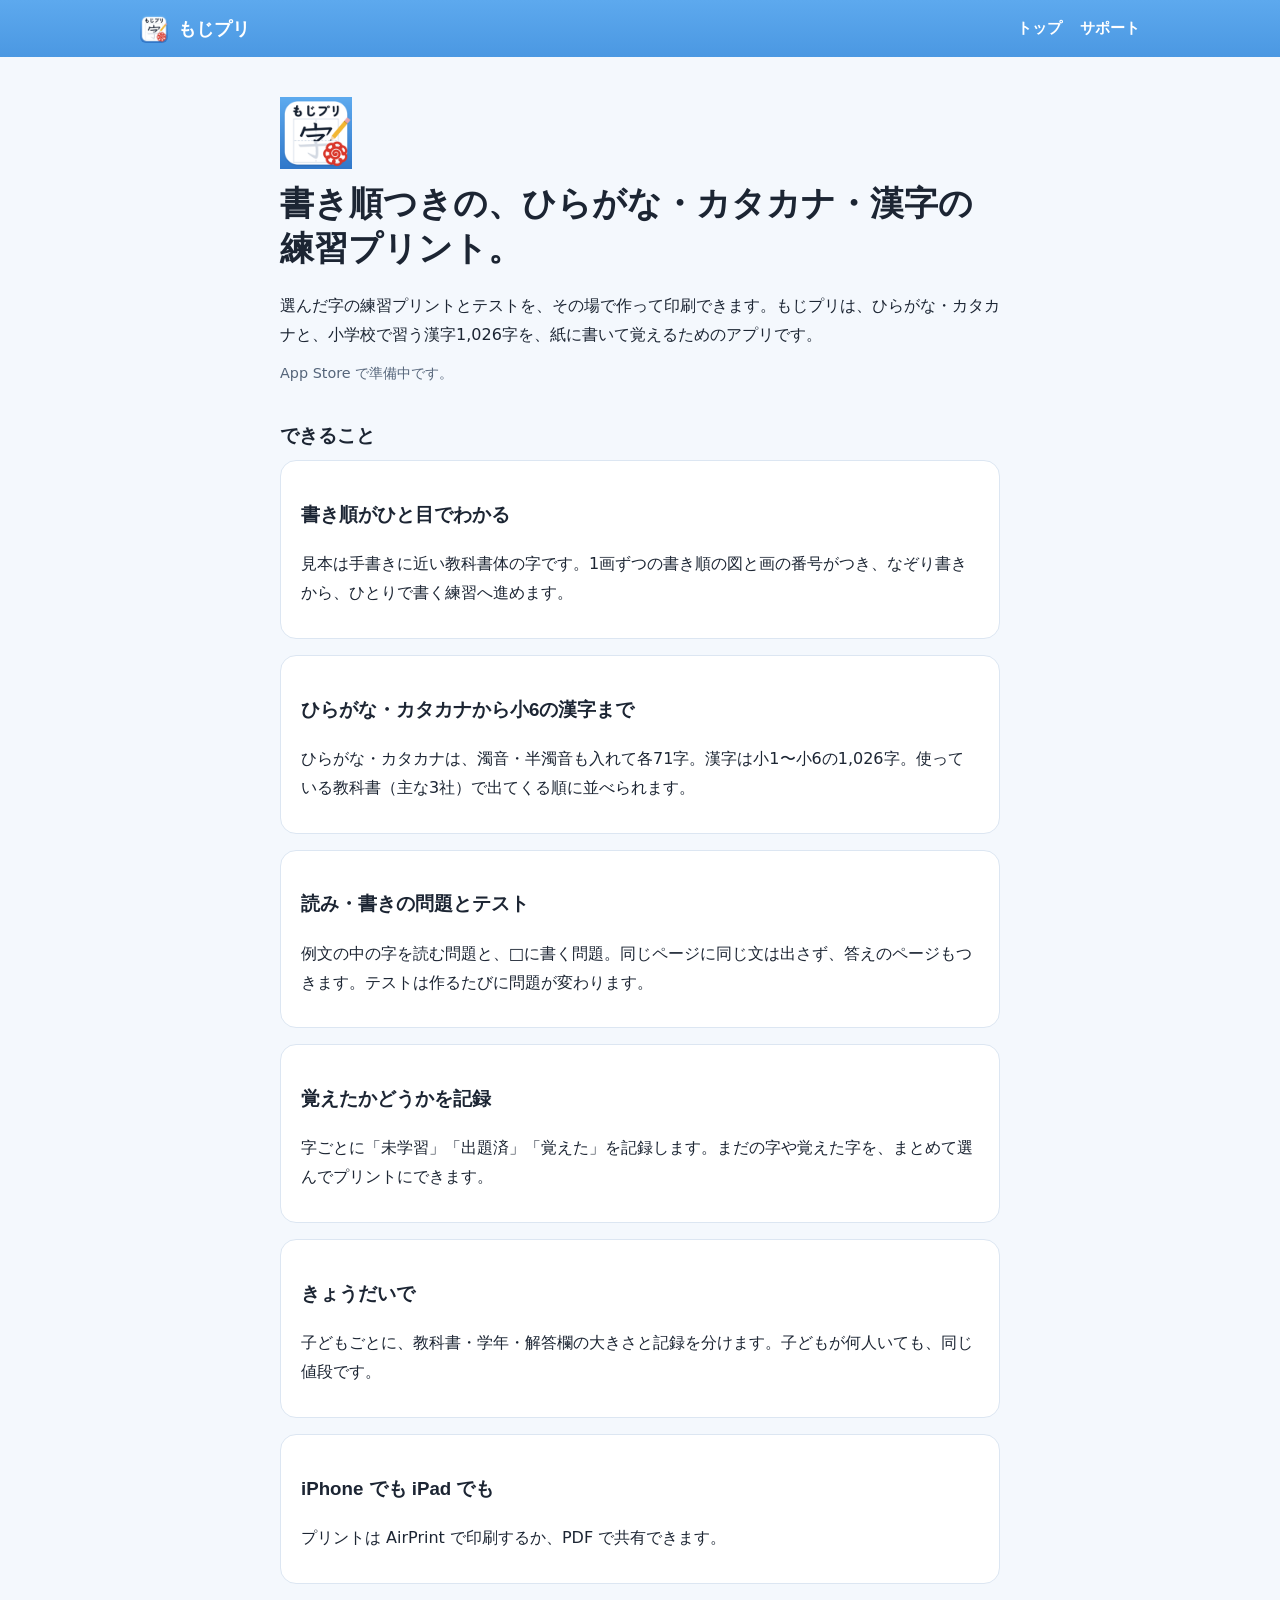
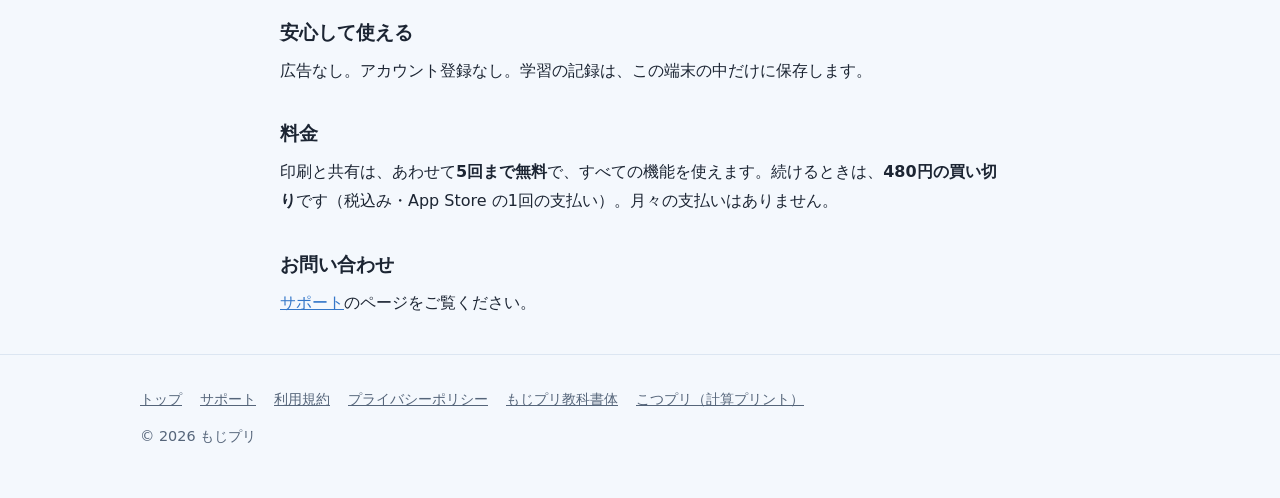
==== mojipuri/index.html @ ba57e46a "Add files via upload" ====
<!doctype html>
<html lang="ja">
<head>
<meta charset="utf-8">
<meta name="viewport" content="width=device-width, initial-scale=1">
<title>もじプリ</title>
<meta name="description" content="ひらがな・カタカナと小1〜小6の漢字1,026字の、書き順つき練習プリントとテストを作るアプリ「もじプリ」。">
<link rel="canonical" href="https://kotsupuri.github.io/mojipuri/">
<link rel="icon" href="images/icon-64.png" type="image/png">
<link rel="apple-touch-icon" href="images/icon-180.png">
<meta property="og:type" content="website">
<meta property="og:site_name" content="もじプリ">
<meta property="og:title" content="もじプリ">
<meta property="og:image" content="https://kotsupuri.github.io/mojipuri/images/icon-512.png">
<link rel="stylesheet" href="style.css">
</head>
<body>
<header class="topbar"><div class="wrap bar"><a class="brand" href="./"><img src="images/icon-64.png" alt="" width="28" height="28">もじプリ</a><nav><a href="./">トップ</a><a href="support.html">サポート</a></nav></div></header>
<main class="wrap narrow page">
  <h1><img src="images/icon-180.png" alt="もじプリのアイコン" width="72" height="72" style="display:block;margin-bottom:12px"><span>書き順つきの、</span><span>ひらがな・カタカナ・漢字の</span><span>練習プリント。</span></h1>
  <p>選んだ字の練習プリントとテストを、その場で作って印刷できます。もじプリは、ひらがな・カタカナと、小学校で習う漢字1,026字を、紙に書いて覚えるためのアプリです。</p>
  <p class="note">App Store で準備中です。</p>

  <h2>できること</h2>
  <div class="card"><h3>書き順がひと目でわかる</h3><p>見本は手書きに近い教科書体の字です。1画ずつの書き順の図と画の番号がつき、なぞり書きから、ひとりで書く練習へ進めます。</p></div>
  <div class="card"><h3>ひらがな・カタカナから小6の漢字まで</h3><p>ひらがな・カタカナは、濁音・半濁音も入れて各71字。漢字は小1〜小6の1,026字。使っている教科書（主な3社）で出てくる順に並べられます。</p></div>
  <div class="card"><h3>読み・書きの問題とテスト</h3><p>例文の中の字を読む問題と、□に書く問題。同じページに同じ文は出さず、答えのページもつきます。テストは作るたびに問題が変わります。</p></div>
  <div class="card"><h3>覚えたかどうかを記録</h3><p>字ごとに「未学習」「出題済」「覚えた」を記録します。まだの字や覚えた字を、まとめて選んでプリントにできます。</p></div>
  <div class="card"><h3>きょうだいで</h3><p>子どもごとに、教科書・学年・解答欄の大きさと記録を分けます。子どもが何人いても、同じ値段です。</p></div>
  <div class="card"><h3>iPhone でも iPad でも</h3><p>プリントは AirPrint で印刷するか、PDF で共有できます。</p></div>

  <h2>安心して使える</h2>
  <p>広告なし。アカウント登録なし。学習の記録は、この端末の中だけに保存します。</p>

  <h2>料金</h2>
  <p>印刷と共有は、あわせて<strong>5回まで無料</strong>で、すべての機能を使えます。続けるときは、<strong>480円の買い切り</strong>です（税込み・App Store の1回の支払い）。月々の支払いはありません。</p>

  <h2>お問い合わせ</h2>
  <p><a href="support.html">サポート</a>のページをご覧ください。</p>
</main>
<footer class="footer"><div class="wrap"><nav><a href="./">トップ</a><a href="support.html">サポート</a><a href="terms.html">利用規約</a><a href="privacy.html">プライバシーポリシー</a><a href="font.html">もじプリ教科書体</a><a href="../">こつプリ（計算プリント）</a></nav><p>© 2026 もじプリ</p></div></footer>
</body>
</html>
---- mojipuri/style.css ----
/* こつプリの公式サイト。色はブランドブックと同じ（空・紙・赤ペン・墨）。
   外の文字（Web フォント）や外のサービスは読み込まない（見た人の情報を、ほかのサービスに送らないため）。
   見出しは丸ゴシック（iPhone・Mac のヒラギノ丸ゴ）、本文は角ゴシック。 */
:root {
  --sky-top: #5DA9EE;
  --sky-bottom: #3477C9;
  --sky-deep: #245FA8;
  --paper: #FFFFFF;
  --ink: #1C2533;
  --muted: #55657A;
  --line: #DCE6F2;
  --pen: #D93A2F;
  --done: #2E9D62;
  --bg: #F4F8FD;
  --tint: #E8F1FB;
  --round: "Hiragino Maru Gothic ProN", "Hiragino Maru Gothic Pro", "Zen Maru Gothic", "M PLUS Rounded 1c", "Hiragino Sans", sans-serif;
  --body: "Hiragino Sans", "Hiragino Kaku Gothic ProN", "Yu Gothic", "Noto Sans JP", system-ui, sans-serif;
  color-scheme: light;
}
@media (prefers-color-scheme: dark) {
  :root {
    --paper: #18212E; --ink: #E7EEF7; --muted: #A3B2C5; --line: #2A3747;
    --bg: #0F1620; --tint: #142133; --done: #6FD39C; --pen: #F0645A;
    color-scheme: dark;
  }
}
* { box-sizing: border-box; }
html { scroll-behavior: smooth; }
@media (prefers-reduced-motion: reduce) { html { scroll-behavior: auto; } }
body {
  margin: 0;
  background: var(--bg);
  color: var(--ink);
  font-family: var(--body);
  line-height: 1.8;
  -webkit-text-size-adjust: 100%;
}
img { max-width: 100%; height: auto; }
a { color: var(--sky-bottom); }
@media (prefers-color-scheme: dark) { a { color: var(--sky-top); } }
a:focus-visible, summary:focus-visible { outline: 3px solid var(--sky-top); outline-offset: 2px; border-radius: 4px; }
.wrap {
  max-width: 1040px;
  margin: 0 auto;
  padding-left: max(20px, env(safe-area-inset-left));
  padding-right: max(20px, env(safe-area-inset-right));
}
.narrow { max-width: 760px; }
h1, h2, h3, .brand { font-family: var(--round); text-wrap: balance; }
/* 見出しは、意味のまとまり（span）の途中で折り返さない */
h1 > span, h2 > span, .price-free > span { display: inline-block; }

/* 上の帯 */
.topbar { background: var(--sky-top); background: linear-gradient(180deg, var(--sky-top), #4B98E2); color: #fff; }
.topbar.on-hero { background: transparent; position: absolute; inset: 0 0 auto; z-index: 2; }
.bar { display: flex; align-items: center; justify-content: space-between; gap: 12px; padding-block: 12px; }
.brand { display: inline-flex; align-items: center; gap: 10px; color: #fff; font-weight: 700; font-size: 1.15rem; text-decoration: none; }
.brand img { border-radius: 22%; }
.topbar nav, .footer nav { display: flex; flex-wrap: wrap; gap: 4px 18px; }
.topbar nav a { color: #fff; text-decoration: none; font-weight: 600; font-size: .95rem; }
.topbar nav a:hover { text-decoration: underline; }

/* いちばん上 */
.hero {
  position: relative;
  color: #fff;
  background: linear-gradient(180deg, var(--sky-top) 0%, var(--sky-bottom) 100%);
  overflow: hidden;
}
.hero-grid {
  display: grid;
  grid-template-columns: minmax(0, 1.1fr) minmax(0, .9fr);
  gap: 32px;
  align-items: center;
  padding-block: 96px 0;
}
.hero-copy { padding-bottom: 64px; }
.app-name { display: flex; align-items: center; gap: 16px; margin: 0 0 18px; }
.app-name img { width: 72px; height: 72px; border-radius: 22%; box-shadow: 0 8px 24px rgba(16, 48, 92, .25); }
.app-name span { font-family: var(--round); font-size: 1.25rem; font-weight: 700; }
.hero h1 { font-size: clamp(2rem, 5.2vw, 3.2rem); line-height: 1.3; margin: 0 0 16px; letter-spacing: .02em; }
.hero .lead { font-size: 1.1rem; margin: 0 0 28px; max-width: 30em; }
.badge {
  display: inline-flex; align-items: center; gap: 10px;
  background: #fff; color: var(--sky-deep);
  border-radius: 999px; padding: 12px 22px;
  font-weight: 700; font-family: var(--round); text-decoration: none;
  box-shadow: 0 6px 18px rgba(16, 48, 92, .2);
}
.badge small { font-weight: 600; color: var(--muted); font-family: var(--body); }
.hero-note { margin: 14px 0 0; font-size: .9rem; opacity: .95; }
.hero-phone { align-self: end; display: flex; justify-content: center; }
.phone {
  width: min(320px, 100%);
  border-radius: 36px 36px 0 0;
  border: 10px solid #10223B; border-bottom: 0;
  background: #10223B;
  overflow: hidden;
  box-shadow: 0 20px 60px rgba(16, 48, 92, .35);
}
.phone img { display: block; width: 100%; border-radius: 26px 26px 0 0; }

/* 区切りの見出し */
section { padding-block: 72px; }
section.alt { background: var(--tint); }
.eyebrow { font-family: var(--round); color: var(--pen); font-weight: 700; letter-spacing: .08em; font-size: .9rem; margin: 0 0 6px; }
h2 { font-size: clamp(1.5rem, 3.4vw, 2rem); line-height: 1.4; margin: 0 0 12px; }
.section-lead { color: var(--muted); margin: 0 0 36px; max-width: 40em; }

/* 1日の流れ */
.flow { list-style: none; margin: 0; padding: 0; display: grid; grid-template-columns: repeat(5, minmax(0, 1fr)); gap: 18px; counter-reset: step; }
.flow li { counter-increment: step; display: grid; gap: 10px; align-content: start; }
.flow figure { margin: 0; border-radius: 16px; overflow: hidden; border: 1px solid var(--line); background: var(--paper); aspect-ratio: 3 / 5; }
.flow figure img { display: block; width: 100%; height: 100%; object-fit: cover; object-position: top; }
.flow h3 { font-size: 1.05rem; margin: 0; display: flex; align-items: baseline; gap: 8px; }
.flow h3::before {
  content: counter(step);
  display: inline-grid; place-items: center;
  width: 1.7em; height: 1.7em; flex: none;
  border-radius: 50%; background: var(--sky-bottom); color: #fff; font-size: .85rem;
}
.flow p { margin: 0; color: var(--muted); font-size: .92rem; }

/* できること */
.features { display: grid; grid-template-columns: repeat(2, minmax(0, 1fr)); gap: 16px; }
.feature { background: var(--paper); border: 1px solid var(--line); border-radius: 18px; padding: 22px 24px; }
.feature h3 { font-size: 1.12rem; margin: 0 0 6px; display: flex; gap: 10px; align-items: baseline; }
.feature h3 .mark { color: var(--pen); font-size: 1.2rem; line-height: 1; }
.feature p { margin: 0; color: var(--muted); }

/* 約束 */
.promises { display: grid; grid-template-columns: repeat(3, minmax(0, 1fr)); gap: 16px; }
.promise { border-top: 3px solid var(--sky-bottom); padding-top: 14px; }
.promise h3 { font-size: 1.1rem; margin: 0 0 6px; }
.promise p { margin: 0; color: var(--muted); }

/* 料金 */
.price {
  display: grid; grid-template-columns: minmax(0, 1fr) minmax(0, 1fr); gap: 24px; align-items: center;
  background: var(--paper); border: 1px solid var(--line); border-radius: 22px; padding: 32px;
}
.price-free { font-family: var(--round); font-size: 1.5rem; font-weight: 700; margin: 0 0 8px; }
.price-free strong { color: var(--pen); font-size: 2rem; }
.price ul { margin: 0; padding-left: 1.2em; color: var(--muted); }
.plans { display: grid; gap: 12px; }
.plan { display: flex; flex-wrap: wrap; justify-content: space-between; align-items: baseline; gap: 4px 12px; border: 1px solid var(--line); border-radius: 14px; padding: 14px 18px; }
.plan b { font-family: var(--round); font-size: 1.05rem; }
.plan .amount { font-size: 1.5rem; font-weight: 700; font-variant-numeric: tabular-nums; white-space: nowrap; }
.plan .amount small { font-size: .85rem; color: var(--muted); font-weight: 600; }
.plan.best { border-color: var(--sky-bottom); }
.plan .tag { white-space: nowrap; display: inline-block; vertical-align: middle; font-size: .75rem; color: #fff; background: var(--sky-bottom); border-radius: 999px; padding: 2px 10px; margin-left: 6px; font-weight: 700; }

/* 下の呼びかけ */
.cta { text-align: center; color: #fff; background: linear-gradient(180deg, var(--sky-top), var(--sky-bottom)); }
.cta h2 { margin-bottom: 18px; }
.cta p { margin: 0 0 24px; }

/* サポート・規約 */
main.page { padding-block: 40px 24px; }
main.page h1 { font-size: clamp(1.6rem, 4vw, 2.1rem); line-height: 1.35; margin: 0 0 20px; }
main.page h2 { font-size: 1.2rem; margin: 36px 0 10px; }
.doc p, .doc li { overflow-wrap: anywhere; }
p, ul, ol { margin: 0 0 12px; }
ul, ol { padding-left: 1.3em; }
.card { background: var(--paper); border: 1px solid var(--line); border-radius: 16px; padding: 18px 20px; margin: 0 0 16px; }
.contact { font-size: 1.2rem; font-weight: 700; word-break: break-all; }
.note { color: var(--muted); font-size: .9rem; }
details { border-top: 1px solid var(--line); padding: 12px 0; }
details:last-of-type { border-bottom: 1px solid var(--line); }
summary { cursor: pointer; font-weight: 700; }
summary::marker { color: var(--pen); }
details p, details ol { margin: 8px 0 0; }

/* いちばん下 */
.footer { padding-block: 32px 48px; color: var(--muted); font-size: .9rem; border-top: 1px solid var(--line); }
.footer nav a { color: var(--muted); }
.footer p { margin: 12px 0 0; }

/* スマホの幅 */
@media (max-width: 860px) {
  .flow { grid-template-columns: repeat(5, minmax(150px, 1fr)); overflow-x: auto; scroll-snap-type: x mandatory; padding-bottom: 8px; }
  .flow li { scroll-snap-align: start; }
}
@media (max-width: 760px) {
  .hero-grid { grid-template-columns: 1fr; padding-block: 80px 0; gap: 8px; }
  .hero-copy { padding-bottom: 24px; }
  .phone { width: min(260px, 80%); }
  section { padding-block: 52px; }
  .features, .promises, .price { grid-template-columns: 1fr; }
  .price { padding: 22px; }
}
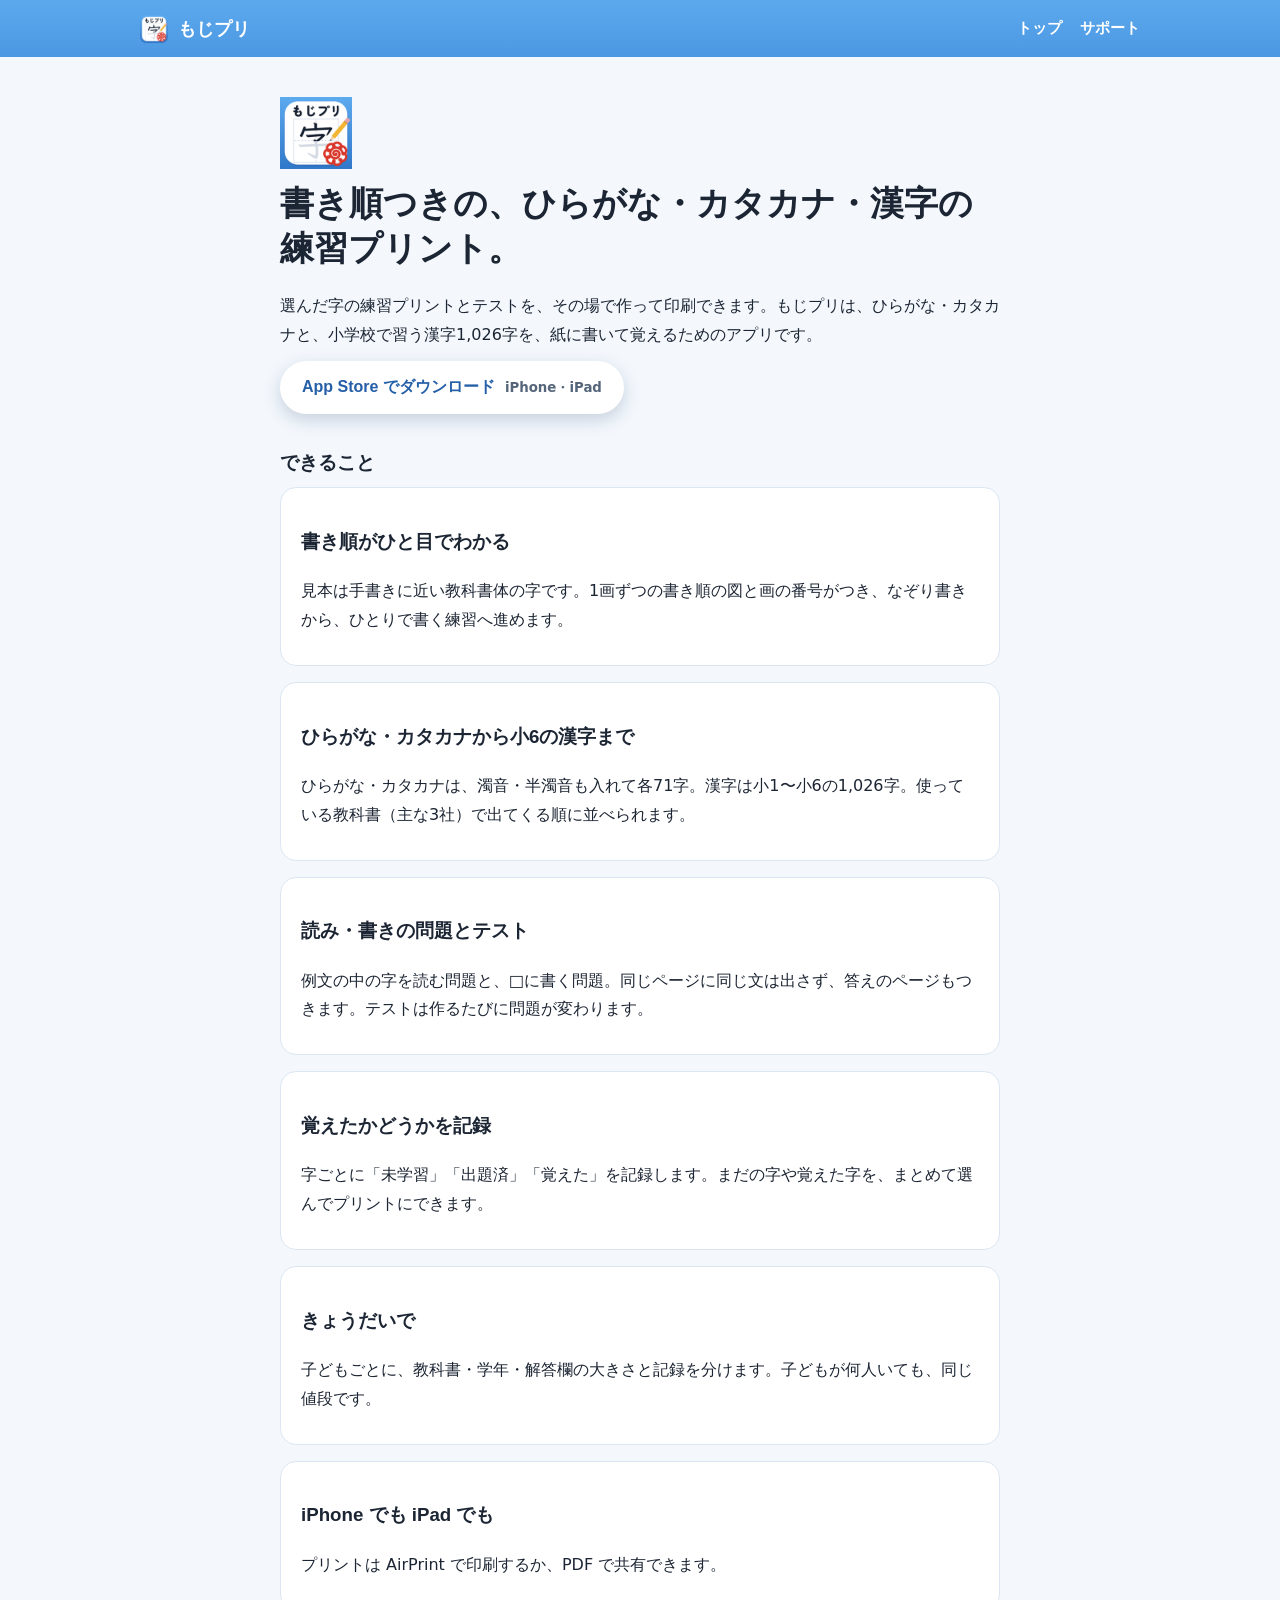
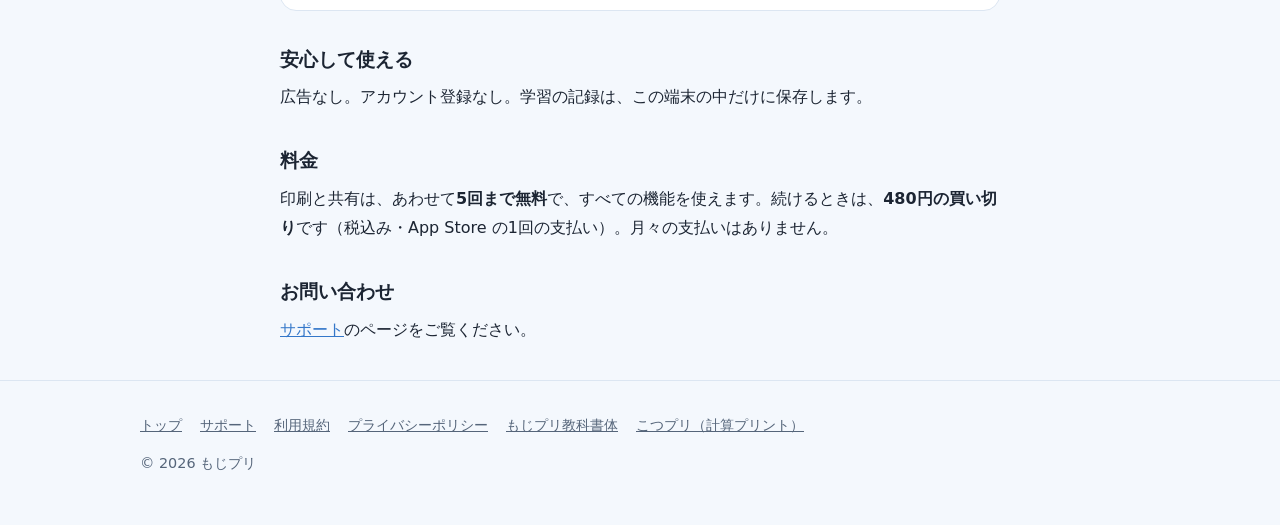
==== commit 694e4b2c: "Add files via upload" ====
--- a/mojipuri/index.html
+++ b/mojipuri/index.html
@@ -19,7 +19,7 @@
 <main class="wrap narrow page">
   <h1><img src="images/icon-180.png" alt="もじプリのアイコン" width="72" height="72" style="display:block;margin-bottom:12px"><span>書き順つきの、</span><span>ひらがな・カタカナ・漢字の</span><span>練習プリント。</span></h1>
   <p>選んだ字の練習プリントとテストを、その場で作って印刷できます。もじプリは、ひらがな・カタカナと、小学校で習う漢字1,026字を、紙に書いて覚えるためのアプリです。</p>
-  <p class="note">App Store で準備中です。</p>
+  <p><a class="badge" href="https://apps.apple.com/jp/app/id6832797609">App Store でダウンロード <small>iPhone・iPad</small></a></p>
 
   <h2>できること</h2>
   <div class="card"><h3>書き順がひと目でわかる</h3><p>見本は手書きに近い教科書体の字です。1画ずつの書き順の図と画の番号がつき、なぞり書きから、ひとりで書く練習へ進めます。</p></div>
